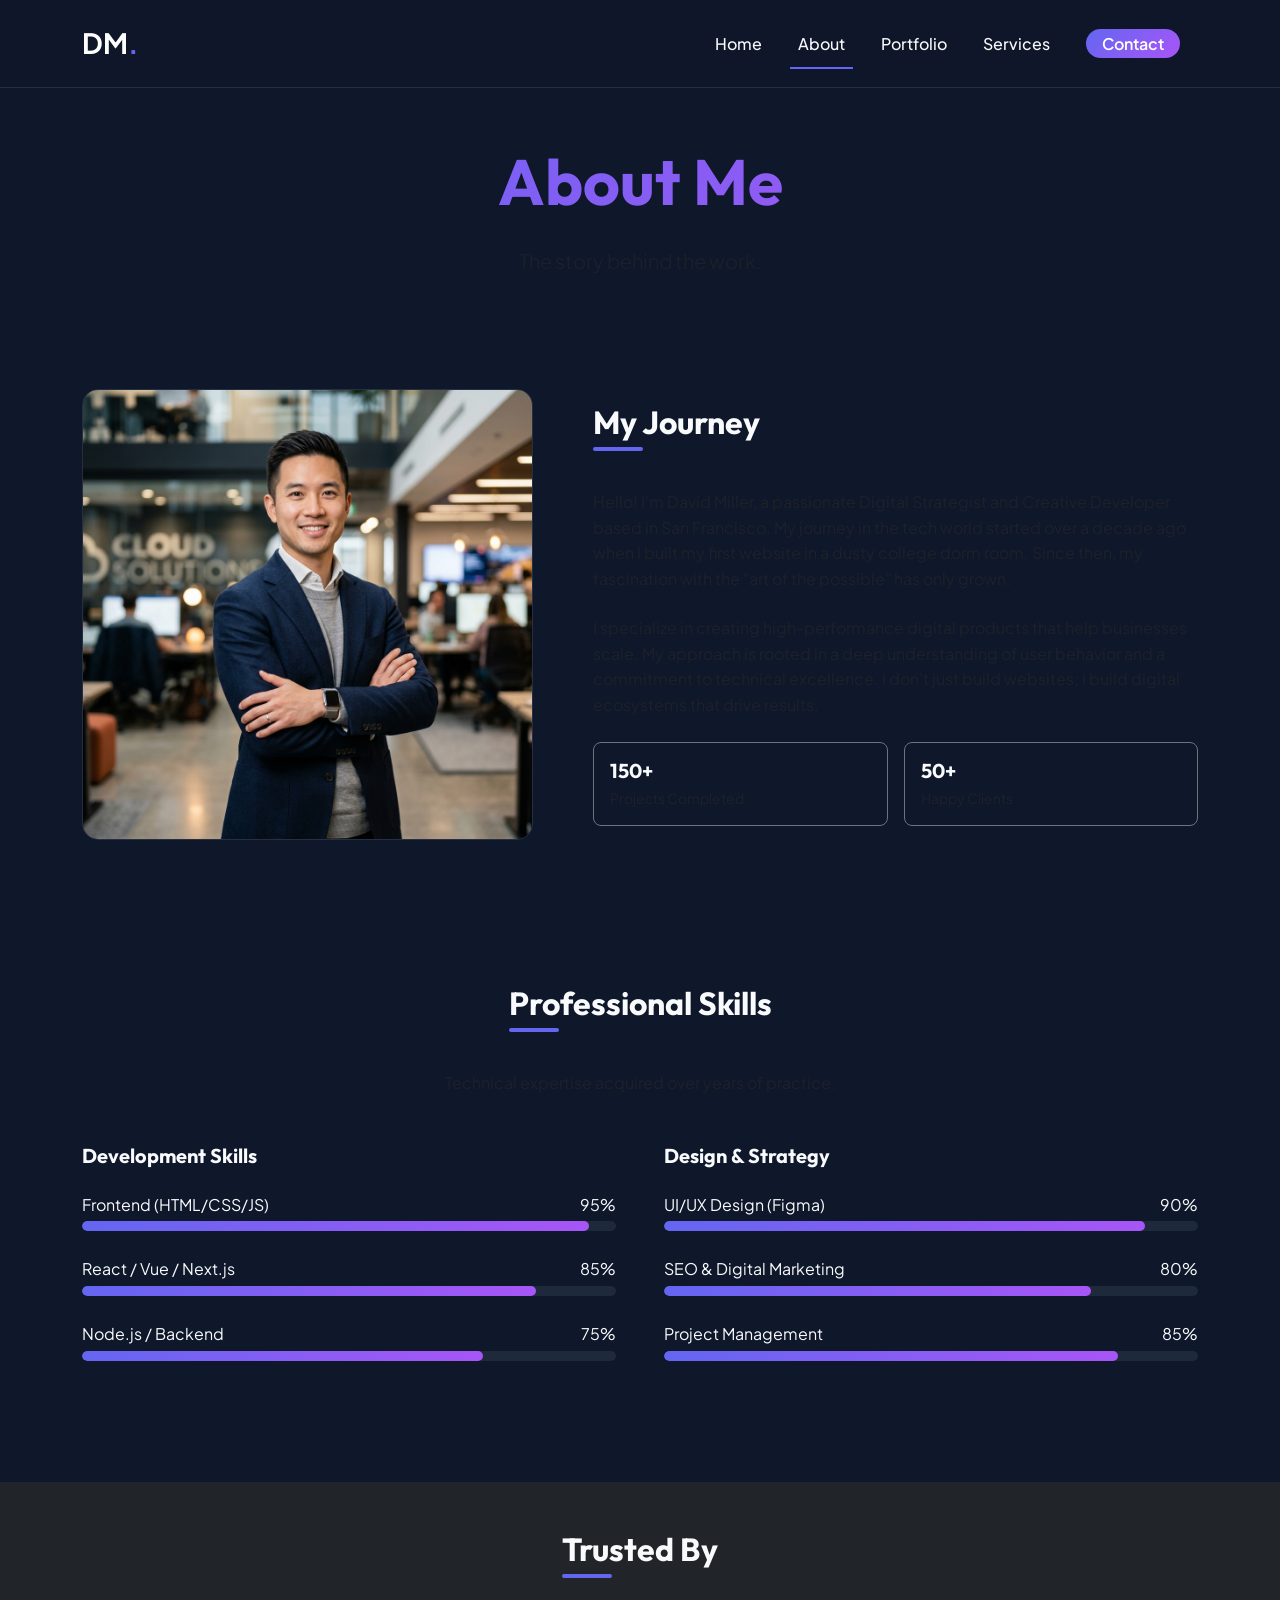
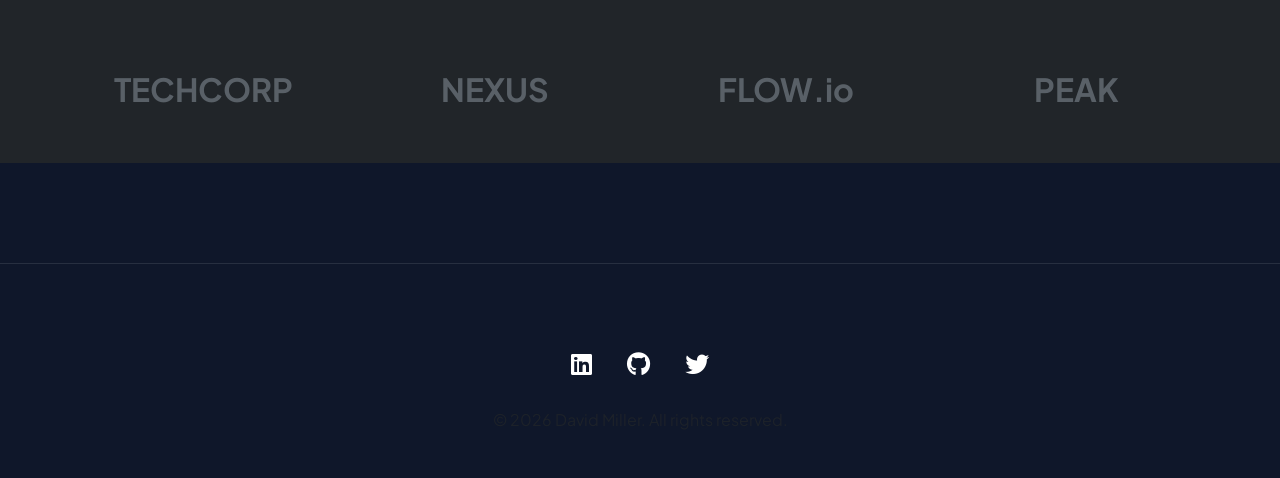
==== about.html @ c975716b "sdfsdf" ====
<!DOCTYPE html>
<html lang="en">
<head>
    <meta charset="UTF-8">
    <meta name="viewport" content="width=device-width, initial-scale=1.0">
    <title>About Me | David Miller</title>
    <!-- Bootstrap CSS -->
    <link href="https://cdn.jsdelivr.net/npm/bootstrap@5.3.0/dist/css/bootstrap.min.css" rel="stylesheet">
    <!-- Font Awesome -->
    <link rel="stylesheet" href="https://cdnjs.cloudflare.com/ajax/libs/font-awesome/6.4.0/css/all.min.css">
    <!-- Custom CSS -->
    <link rel="stylesheet" href="css/style.css">
</head>
<body>

    <!-- Header / Navbar -->
    <nav class="navbar navbar-expand-lg fixed-top scrolled">
        <div class="container">
            <a class="navbar-brand fw-bold text-white fs-3" href="index.html">DM<span class="text-primary-custom" style="color:var(--primary-color)">.</span></a>
            <button class="navbar-toggler border-0" type="button" data-bs-toggle="collapse" data-bs-target="#navbarNav">
                <span class="navbar-toggler-icon"></span>
            </button>
            <div class="collapse navbar-collapse" id="navbarNav">
                <ul class="navbar-nav ms-auto">
                    <li class="nav-item"><a class="nav-link" href="index.html">Home</a></li>
                    <li class="nav-item"><a class="nav-link active" href="about.html">About</a></li>
                    <li class="nav-item"><a class="nav-link" href="portfolio.html">Portfolio</a></li>
                    <li class="nav-item"><a class="nav-link" href="services.html">Services</a></li>
                    <li class="nav-item"><a class="nav-link text-white" href="contact.html">
                        <span class="btn-primary-custom px-3 py-1">Contact</span>
                    </a></li>
                </ul>
            </div>
        </div>
    </nav>

    <!-- Page Title Section -->
    <section class="py-5 mt-5 text-center">
        <div class="container mt-5">
            <h1 class="display-3 fw-bold hero-title">About Me</h1>
            <p class="text-muted lead">The story behind the work.</p>
        </div>
    </section>

    <!-- Personal Biography -->
    <section class="py-5">
        <div class="container">
            <div class="row align-items-center">
                <div class="col-lg-5 mb-4 mb-lg-0">
                    <img src="assets/profile.png" alt="Biography" class="img-fluid rounded-4 grayscale hover-color" style="border: 1px solid var(--border-color)">
                </div>
                <div class="col-lg-7 ps-lg-5">
                    <h2 class="section-title">My Journey</h2>
                    <p class="text-muted mb-4">Hello! I'm David Miller, a passionate Digital Strategist and Creative Developer based in San Francisco. My journey in the tech world started over a decade ago when I built my first website in a dusty college dorm room. Since then, my fascination with the "art of the possible" has only grown.</p>
                    <p class="text-muted mb-4">I specialize in creating high-performance digital products that help businesses scale. My approach is rooted in a deep understanding of user behavior and a commitment to technical excellence. I don't just build websites; I build digital ecosystems that drive results.</p>
                    <div class="row g-3">
                        <div class="col-6">
                            <div class="p-3 border rounded-3 border-secondary">
                                <h5 class="mb-1">150+</h5>
                                <p class="small text-muted mb-0">Projects Completed</p>
                            </div>
                        </div>
                        <div class="col-6">
                            <div class="p-3 border rounded-3 border-secondary">
                                <h5 class="mb-1">50+</h5>
                                <p class="small text-muted mb-0">Happy Clients</p>
                            </div>
                        </div>
                    </div>
                </div>
            </div>
        </div>
    </section>

    <!-- Skill Information Section -->
    <section class="py-5 my-5">
        <div class="container">
            <div class="text-center mb-5">
                <h2 class="section-title">Professional Skills</h2>
                <p class="text-muted">Technical expertise acquired over years of practice.</p>
            </div>
            <div class="row g-5">
                <div class="col-md-6">
                    <h5 class="mb-4">Development Skills</h5>
                    <div class="mb-3">
                        <div class="d-flex justify-content-between mb-1">
                            <span>Frontend (HTML/CSS/JS)</span>
                            <span>95%</span>
                        </div>
                        <div class="progress">
                            <div class="progress-bar" style="width: 95%"></div>
                        </div>
                    </div>
                    <div class="mb-3">
                        <div class="d-flex justify-content-between mb-1">
                            <span>React / Vue / Next.js</span>
                            <span>85%</span>
                        </div>
                        <div class="progress">
                            <div class="progress-bar" style="width: 85%"></div>
                        </div>
                    </div>
                    <div class="mb-3">
                        <div class="d-flex justify-content-between mb-1">
                            <span>Node.js / Backend</span>
                            <span>75%</span>
                        </div>
                        <div class="progress">
                            <div class="progress-bar" style="width: 75%"></div>
                        </div>
                    </div>
                </div>
                <div class="col-md-6">
                    <h5 class="mb-4">Design & Strategy</h5>
                    <div class="mb-3">
                        <div class="d-flex justify-content-between mb-1">
                            <span>UI/UX Design (Figma)</span>
                            <span>90%</span>
                        </div>
                        <div class="progress">
                            <div class="progress-bar" style="width: 90%"></div>
                        </div>
                    </div>
                    <div class="mb-3">
                        <div class="d-flex justify-content-between mb-1">
                            <span>SEO & Digital Marketing</span>
                            <span>80%</span>
                        </div>
                        <div class="progress">
                            <div class="progress-bar" style="width: 80%"></div>
                        </div>
                    </div>
                    <div class="mb-3">
                        <div class="d-flex justify-content-between mb-1">
                            <span>Project Management</span>
                            <span>85%</span>
                        </div>
                        <div class="progress">
                            <div class="progress-bar" style="width: 85%"></div>
                        </div>
                    </div>
                </div>
            </div>
        </div>
    </section>

    <!-- Existing Client Section -->
    <section class="py-5 bg-dark">
        <div class="container">
            <div class="text-center mb-5">
                <h2 class="section-title">Trusted By</h2>
            </div>
            <div class="row row-cols-2 row-cols-md-4 g-5 align-items-center opacity-75">
                <div class="col text-center fs-2 fw-bold text-secondary">TECHCORP</div>
                <div class="col text-center fs-2 fw-bold text-secondary">NEXUS</div>
                <div class="col text-center fs-2 fw-bold text-secondary">FLOW.io</div>
                <div class="col text-center fs-2 fw-bold text-secondary">PEAK</div>
            </div>
        </div>
    </section>

    <!-- Footer -->
    <footer class="text-center">
        <div class="container">
            <div class="mb-4">
                <a href="#" class="text-white mx-3 fs-4"><i class="fab fa-linkedin"></i></a>
                <a href="#" class="text-white mx-3 fs-4"><i class="fab fa-github"></i></a>
                <a href="#" class="text-white mx-3 fs-4"><i class="fab fa-twitter"></i></a>
            </div>
            <p class="text-muted">© 2026 David Miller. All rights reserved.</p>
        </div>
    </footer>

    <script src="https://cdn.jsdelivr.net/npm/bootstrap@5.3.0/dist/js/bootstrap.bundle.min.js"></script>
    <script src="js/main.js"></script>
</body>
</html>
---- css/style.css ----
@import url('https://fonts.googleapis.com/css2?family=Outfit:wght@300;400;500;600;700&family=Plus+Jakarta+Sans:wght@300;400;500;600;700;800&display=swap');

:root {
    --primary-color: #6366f1;
    --primary-hover: #4f46e5;
    --secondary-color: #64748b;
    --dark-bg: #0f172a;
    --card-bg: #1e293b;
    --text-main: #f8fafc;
    --text-muted: #94a3b8;
    --white: #ffffff;
    --glass: rgba(30, 41, 59, 0.7);
    --border-color: rgba(255, 255, 255, 0.1);
    --gradient-1: linear-gradient(135deg, #6366f1 0%, #a855f7 100%);
    --gradient-2: linear-gradient(135deg, #3b82f6 0%, #2dd4bf 100%);
    --transition: all 0.3s cubic-bezier(0.4, 0, 0.2, 1);
}

body {
    font-family: 'Plus Jakarta Sans', sans-serif;
    background-color: var(--dark-bg);
    color: var(--text-main);
    line-height: 1.6;
    overflow-x: hidden;
}

h1, h2, h3, h4, h5, h6 {
    font-family: 'Outfit', sans-serif;
    font-weight: 700;
}

/* Custom Scrollbar */
::-webkit-scrollbar {
    width: 8px;
}
::-webkit-scrollbar-track {
    background: var(--dark-bg);
}
::-webkit-scrollbar-thumb {
    background: var(--secondary-color);
    border-radius: 10px;
}
::-webkit-scrollbar-thumb:hover {
    background: var(--primary-color);
}

/* Navigation */
.navbar {
    background: rgba(15, 23, 42, 0.8) !important;
    backdrop-filter: blur(12px);
    border-bottom: 1px solid var(--border-color);
    padding: 1rem 0;
    transition: var(--transition);
}

.navbar.scrolled {
    padding: 0.6rem 0;
}

.nav-link {
    color: var(--text-main) !important;
    font-weight: 500;
    margin: 0 10px;
    position: relative;
}

.nav-link::after {
    content: '';
    position: absolute;
    bottom: -5px;
    left: 0;
    width: 0;
    height: 2px;
    background: var(--primary-color);
    transition: var(--transition);
}

.nav-link:hover::after,
.nav-link.active::after {
    width: 100%;
}

/* Hero Section */
.hero-section {
    padding: 160px 0 100px;
    position: relative;
    overflow: hidden;
}

.hero-section::before {
    content: '';
    position: absolute;
    top: -10%;
    right: -10%;
    width: 500px;
    height: 500px;
    background: radial-gradient(circle, rgba(99, 102, 241, 0.15) 0%, transparent 70%);
    filter: blur(50px);
    z-index: -1;
}

.hero-title {
    font-size: 4rem;
    font-weight: 800;
    margin-bottom: 1.5rem;
    background: var(--gradient-1);
    -webkit-background-clip: text;
    -webkit-text-fill-color: transparent;
}

/* Cards & Sections */
.glass-card {
    background: var(--glass);
    backdrop-filter: blur(10px);
    border: 1px solid var(--border-color);
    border-radius: 20px;
    padding: 30px;
    transition: var(--transition);
    height: 100%;
}

.glass-card:hover {
    transform: translateY(-10px);
    border-color: var(--primary-color);
    background: rgba(30, 41, 59, 0.9);
}

.section-title {
    margin-bottom: 3rem;
    position: relative;
    display: inline-block;
}

.section-title::after {
    content: '';
    position: absolute;
    bottom: -10px;
    left: 0;
    width: 50px;
    height: 4px;
    background: var(--primary-color);
    border-radius: 2px;
}

/* Buttons */
.btn-primary-custom {
    background: var(--gradient-1);
    border: none;
    color: white;
    padding: 12px 30px;
    border-radius: 50px;
    font-weight: 600;
    transition: var(--transition);
}

.btn-primary-custom:hover {
    transform: scale(1.05);
    box-shadow: 0 10px 20px rgba(99, 102, 241, 0.3);
    color: white;
}

.btn-outline-custom {
    background: transparent;
    border: 2px solid var(--primary-color);
    color: var(--primary-color);
    padding: 10px 28px;
    border-radius: 50px;
    font-weight: 600;
    transition: var(--transition);
}

.btn-outline-custom:hover {
    background: var(--primary-color);
    color: white;
}

/* Portfolio Grid */
.portfolio-item {
    position: relative;
    border-radius: 15px;
    overflow: hidden;
    margin-bottom: 30px;
}

.portfolio-img {
    width: 100%;
    transition: var(--transition);
}

.portfolio-overlay {
    position: absolute;
    top: 0;
    left: 0;
    width: 100%;
    height: 100%;
    background: rgba(15, 23, 42, 0.9);
    display: flex;
    flex-direction: column;
    justify-content: center;
    align-items: center;
    opacity: 0;
    transition: var(--transition);
    padding: 20px;
    text-align: center;
}

.portfolio-item:hover .portfolio-overlay {
    opacity: 1;
}

.portfolio-item:hover .portfolio-img {
    transform: scale(1.1);
}

/* Skill Bars */
.progress {
    height: 10px;
    background: var(--card-bg);
    border-radius: 10px;
    margin-bottom: 25px;
}

.progress-bar {
    background: var(--gradient-1);
    border-radius: 10px;
}

/* Contact Form */
.form-control {
    background: var(--card-bg);
    border: 1px solid var(--border-color);
    color: var(--text-main);
    border-radius: 10px;
    padding: 12px;
}

.form-control:focus {
    background: var(--card-bg);
    color: var(--text-main);
    border-color: var(--primary-color);
    box-shadow: 0 0 0 0.25rem rgba(99, 102, 241, 0.25);
}

/* Footer */
footer {
    padding: 80px 0 30px;
    border-top: 1px solid var(--border-color);
    margin-top: 100px;
}

/* Animations */
@keyframes fadeInUp {
    from {
        opacity: 0;
        transform: translateY(30px);
    }
    to {
        opacity: 1;
        transform: translateY(0);
    }
}

.reveal {
    animation: fadeInUp 0.8s ease forwards;
}

/* Responsive */
@media (max-width: 768px) {
    .hero-title {
        font-size: 2.5rem;
    }
    .navbar {
        background: var(--dark-bg) !important;
    }
}
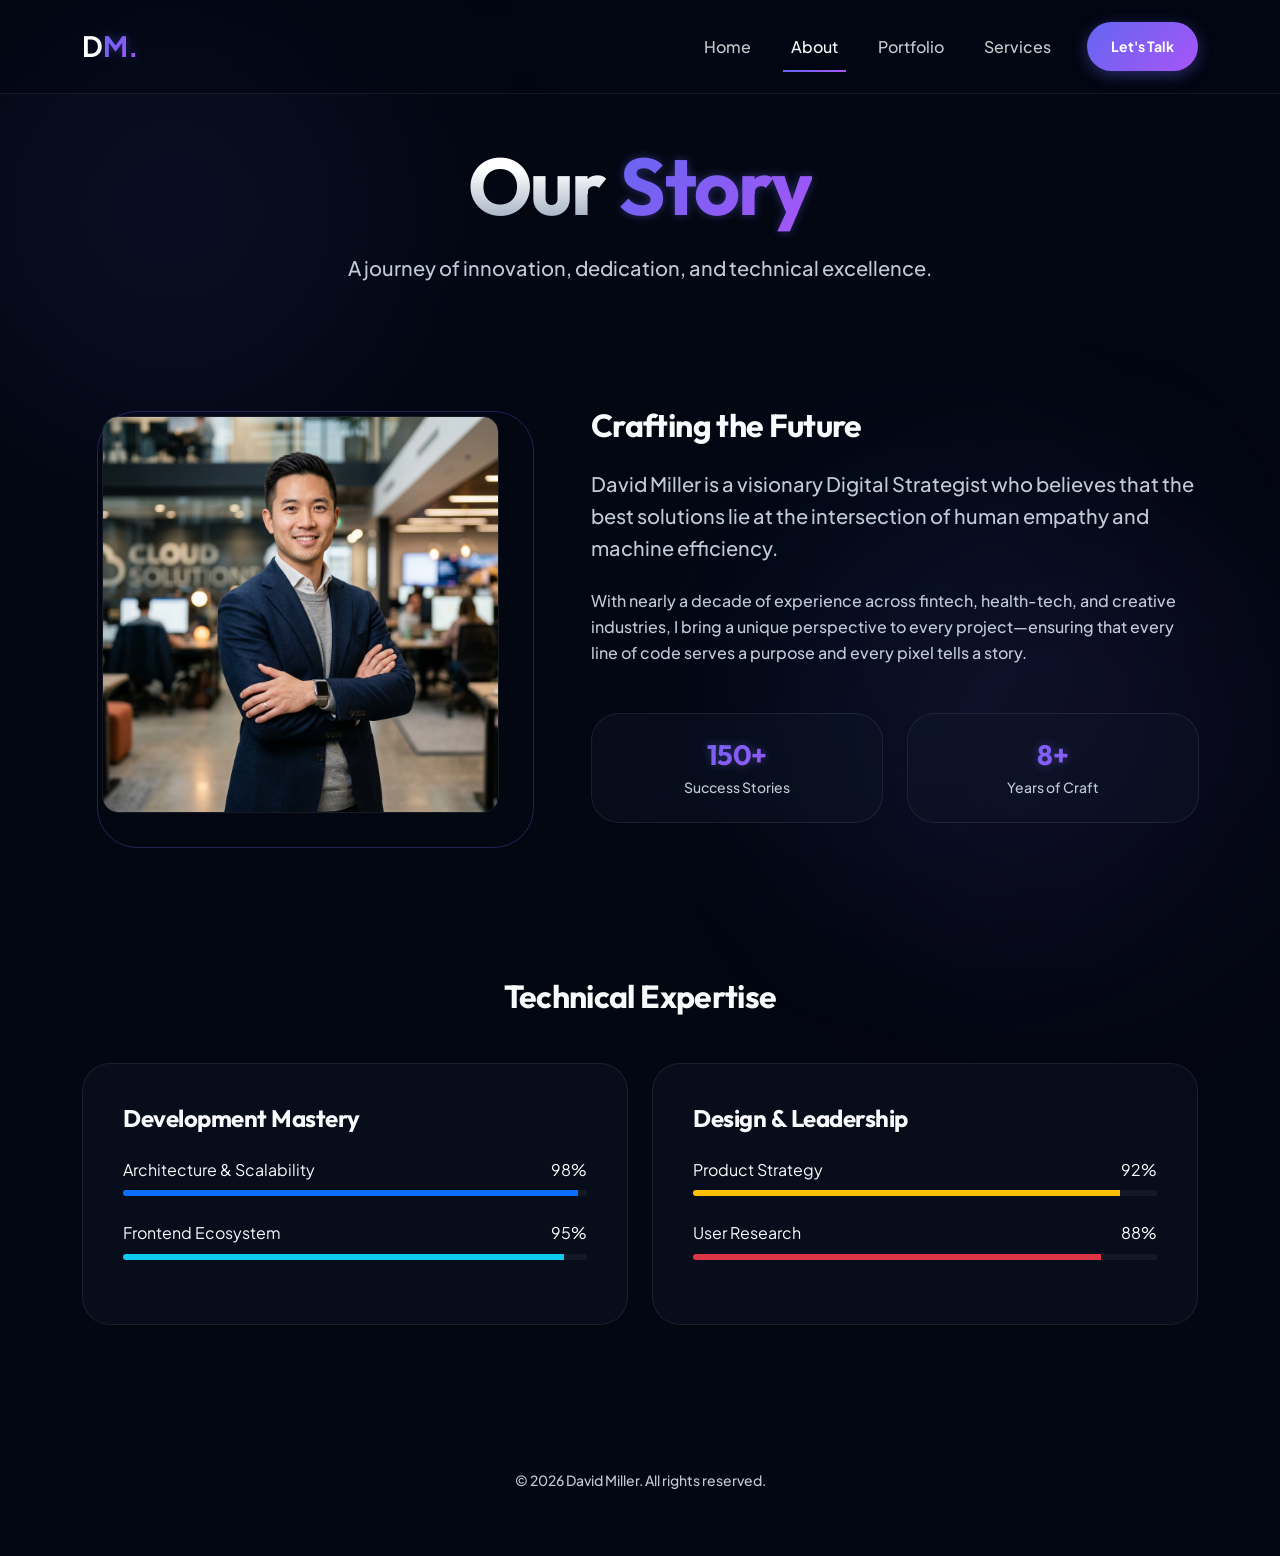
==== commit 2e3acdae: "sdfsf" ====
--- a/about.html
+++ b/about.html
@@ -3,7 +3,7 @@
 <head>
     <meta charset="UTF-8">
     <meta name="viewport" content="width=device-width, initial-scale=1.0">
-    <title>About Me | David Miller</title>
+    <title>Our Story | David Miller</title>
     <!-- Bootstrap CSS -->
     <link href="https://cdn.jsdelivr.net/npm/bootstrap@5.3.0/dist/css/bootstrap.min.css" rel="stylesheet">
     <!-- Font Awesome -->
@@ -13,22 +13,25 @@
 </head>
 <body>
 
+    <!-- Background Blobs -->
+    <div class="bg-blob blob-1"></div>
+    <div class="bg-blob blob-2"></div>
+    <div class="bg-blob blob-3"></div>
+
     <!-- Header / Navbar -->
     <nav class="navbar navbar-expand-lg fixed-top scrolled">
         <div class="container">
-            <a class="navbar-brand fw-bold text-white fs-3" href="index.html">DM<span class="text-primary-custom" style="color:var(--primary-color)">.</span></a>
-            <button class="navbar-toggler border-0" type="button" data-bs-toggle="collapse" data-bs-target="#navbarNav">
-                <span class="navbar-toggler-icon"></span>
+            <a class="navbar-brand fw-bold text-white fs-3" href="index.html">D<span class="highlight-text">M.</span></a>
+            <button class="navbar-toggler border-0 shadow-none text-white" type="button" data-bs-toggle="collapse" data-bs-target="#navbarNav">
+                <i class="fas fa-bars"></i>
             </button>
             <div class="collapse navbar-collapse" id="navbarNav">
-                <ul class="navbar-nav ms-auto">
+                <ul class="navbar-nav ms-auto align-items-center">
                     <li class="nav-item"><a class="nav-link" href="index.html">Home</a></li>
                     <li class="nav-item"><a class="nav-link active" href="about.html">About</a></li>
                     <li class="nav-item"><a class="nav-link" href="portfolio.html">Portfolio</a></li>
                     <li class="nav-item"><a class="nav-link" href="services.html">Services</a></li>
-                    <li class="nav-item"><a class="nav-link text-white" href="contact.html">
-                        <span class="btn-primary-custom px-3 py-1">Contact</span>
-                    </a></li>
+                    <li class="nav-item ms-lg-3"><a href="contact.html" class="btn btn-primary-custom btn-sm px-4">Let's Talk</a></li>
                 </ul>
             </div>
         </div>
@@ -37,33 +40,35 @@
     <!-- Page Title Section -->
     <section class="py-5 mt-5 text-center">
         <div class="container mt-5">
-            <h1 class="display-3 fw-bold hero-title">About Me</h1>
-            <p class="text-muted lead">The story behind the work.</p>
+            <h1 class="display-3 fw-bold hero-title">Our <span class="highlight-text">Story</span></h1>
+            <p class="text-muted lead px-lg-5">A journey of innovation, dedication, and technical excellence.</p>
         </div>
     </section>
 
     <!-- Personal Biography -->
     <section class="py-5">
         <div class="container">
-            <div class="row align-items-center">
-                <div class="col-lg-5 mb-4 mb-lg-0">
-                    <img src="assets/profile.png" alt="Biography" class="img-fluid rounded-4 grayscale hover-color" style="border: 1px solid var(--border-color)">
+            <div class="row align-items-center g-5">
+                <div class="col-lg-5">
+                    <div class="image-frame">
+                        <img src="assets/profile.png" alt="Biography" class="img-fluid rounded-4 grayscale-image" style="border: 1px solid var(--border-color)">
+                    </div>
                 </div>
                 <div class="col-lg-7 ps-lg-5">
-                    <h2 class="section-title">My Journey</h2>
-                    <p class="text-muted mb-4">Hello! I'm David Miller, a passionate Digital Strategist and Creative Developer based in San Francisco. My journey in the tech world started over a decade ago when I built my first website in a dusty college dorm room. Since then, my fascination with the "art of the possible" has only grown.</p>
-                    <p class="text-muted mb-4">I specialize in creating high-performance digital products that help businesses scale. My approach is rooted in a deep understanding of user behavior and a commitment to technical excellence. I don't just build websites; I build digital ecosystems that drive results.</p>
-                    <div class="row g-3">
+                    <h2 class="section-title mb-4">Crafting the Future</h2>
+                    <p class="text-muted mb-4 fs-5">David Miller is a visionary Digital Strategist who believes that the best solutions lie at the intersection of human empathy and machine efficiency.</p>
+                    <p class="text-muted mb-5">With nearly a decade of experience across fintech, health-tech, and creative industries, I bring a unique perspective to every project—ensuring that every line of code serves a purpose and every pixel tells a story.</p>
+                    <div class="row g-4 text-center">
                         <div class="col-6">
-                            <div class="p-3 border rounded-3 border-secondary">
-                                <h5 class="mb-1">150+</h5>
-                                <p class="small text-muted mb-0">Projects Completed</p>
+                            <div class="glass-card py-4">
+                                <h3 class="fw-bold mb-1 highlight-text">150+</h3>
+                                <p class="small text-muted mb-0">Success Stories</p>
                             </div>
                         </div>
                         <div class="col-6">
-                            <div class="p-3 border rounded-3 border-secondary">
-                                <h5 class="mb-1">50+</h5>
-                                <p class="small text-muted mb-0">Happy Clients</p>
+                            <div class="glass-card py-4">
+                                <h3 class="fw-bold mb-1 highlight-text">8+</h3>
+                                <p class="small text-muted mb-0">Years of Craft</p>
                             </div>
                         </div>
                     </div>
@@ -72,71 +77,44 @@
         </div>
     </section>
 
-    <!-- Skill Information Section -->
+    <!-- Skill Section with Progress Circles -->
     <section class="py-5 my-5">
         <div class="container">
             <div class="text-center mb-5">
-                <h2 class="section-title">Professional Skills</h2>
-                <p class="text-muted">Technical expertise acquired over years of practice.</p>
+                <h2 class="section-title">Technical Expertise</h2>
             </div>
-            <div class="row g-5">
-                <div class="col-md-6">
-                    <h5 class="mb-4">Development Skills</h5>
-                    <div class="mb-3">
-                        <div class="d-flex justify-content-between mb-1">
-                            <span>Frontend (HTML/CSS/JS)</span>
-                            <span>95%</span>
+            <div class="row g-4">
+                <div class="col-lg-6">
+                    <div class="glass-card">
+                        <h4 class="mb-4">Development Mastery</h4>
+                        <div class="mb-4">
+                            <label class="d-flex justify-content-between mb-2"><span>Architecture & Scalability</span> <span>98%</span></label>
+                            <div class="progress" style="height: 6px; background: rgba(255,255,255,0.05)">
+                                <div class="progress-bar bg-primary" style="width: 98%"></div>
+                            </div>
                         </div>
-                        <div class="progress">
-                            <div class="progress-bar" style="width: 95%"></div>
-                        </div>
-                    </div>
-                    <div class="mb-3">
-                        <div class="d-flex justify-content-between mb-1">
-                            <span>React / Vue / Next.js</span>
-                            <span>85%</span>
-                        </div>
-                        <div class="progress">
-                            <div class="progress-bar" style="width: 85%"></div>
-                        </div>
-                    </div>
-                    <div class="mb-3">
-                        <div class="d-flex justify-content-between mb-1">
-                            <span>Node.js / Backend</span>
-                            <span>75%</span>
-                        </div>
-                        <div class="progress">
-                            <div class="progress-bar" style="width: 75%"></div>
+                        <div class="mb-4">
+                            <label class="d-flex justify-content-between mb-2"><span>Frontend Ecosystem</span> <span>95%</span></label>
+                            <div class="progress" style="height: 6px; background: rgba(255,255,255,0.05)">
+                                <div class="progress-bar bg-info" style="width: 95%"></div>
+                            </div>
                         </div>
                     </div>
                 </div>
-                <div class="col-md-6">
-                    <h5 class="mb-4">Design & Strategy</h5>
-                    <div class="mb-3">
-                        <div class="d-flex justify-content-between mb-1">
-                            <span>UI/UX Design (Figma)</span>
-                            <span>90%</span>
+                <div class="col-lg-6">
+                    <div class="glass-card">
+                        <h4 class="mb-4">Design & Leadership</h4>
+                        <div class="mb-4">
+                            <label class="d-flex justify-content-between mb-2"><span>Product Strategy</span> <span>92%</span></label>
+                            <div class="progress" style="height: 6px; background: rgba(255,255,255,0.05)">
+                                <div class="progress-bar bg-warning" style="width: 92%"></div>
+                            </div>
                         </div>
-                        <div class="progress">
-                            <div class="progress-bar" style="width: 90%"></div>
-                        </div>
-                    </div>
-                    <div class="mb-3">
-                        <div class="d-flex justify-content-between mb-1">
-                            <span>SEO & Digital Marketing</span>
-                            <span>80%</span>
-                        </div>
-                        <div class="progress">
-                            <div class="progress-bar" style="width: 80%"></div>
-                        </div>
-                    </div>
-                    <div class="mb-3">
-                        <div class="d-flex justify-content-between mb-1">
-                            <span>Project Management</span>
-                            <span>85%</span>
-                        </div>
-                        <div class="progress">
-                            <div class="progress-bar" style="width: 85%"></div>
+                        <div class="mb-4">
+                            <label class="d-flex justify-content-between mb-2"><span>User Research</span> <span>88%</span></label>
+                            <div class="progress" style="height: 6px; background: rgba(255,255,255,0.05)">
+                                <div class="progress-bar bg-danger" style="width: 88%"></div>
+                            </div>
                         </div>
                     </div>
                 </div>
@@ -144,30 +122,10 @@
         </div>
     </section>
 
-    <!-- Existing Client Section -->
-    <section class="py-5 bg-dark">
+    <!-- Footer -->
+    <footer class="text-center py-5">
         <div class="container">
-            <div class="text-center mb-5">
-                <h2 class="section-title">Trusted By</h2>
-            </div>
-            <div class="row row-cols-2 row-cols-md-4 g-5 align-items-center opacity-75">
-                <div class="col text-center fs-2 fw-bold text-secondary">TECHCORP</div>
-                <div class="col text-center fs-2 fw-bold text-secondary">NEXUS</div>
-                <div class="col text-center fs-2 fw-bold text-secondary">FLOW.io</div>
-                <div class="col text-center fs-2 fw-bold text-secondary">PEAK</div>
-            </div>
-        </div>
-    </section>
-
-    <!-- Footer -->
-    <footer class="text-center">
-        <div class="container">
-            <div class="mb-4">
-                <a href="#" class="text-white mx-3 fs-4"><i class="fab fa-linkedin"></i></a>
-                <a href="#" class="text-white mx-3 fs-4"><i class="fab fa-github"></i></a>
-                <a href="#" class="text-white mx-3 fs-4"><i class="fab fa-twitter"></i></a>
-            </div>
-            <p class="text-muted">© 2026 David Miller. All rights reserved.</p>
+            <p class="text-muted small">© 2026 David Miller. All rights reserved.</p>
         </div>
     </footer>
 
--- a/css/style.css
+++ b/css/style.css
@@ -1,19 +1,21 @@
-@import url('https://fonts.googleapis.com/css2?family=Outfit:wght@300;400;500;600;700&family=Plus+Jakarta+Sans:wght@300;400;500;600;700;800&display=swap');
+@import url('https://fonts.googleapis.com/css2?family=Outfit:wght@300;400;500;600;700;800&family=Plus+Jakarta+Sans:wght@300;400;500;600;700;800&display=swap');
 
 :root {
     --primary-color: #6366f1;
     --primary-hover: #4f46e5;
     --secondary-color: #64748b;
-    --dark-bg: #0f172a;
-    --card-bg: #1e293b;
+    --accent-color: #f43f5e;
+    --dark-bg: #030712;
+    --card-bg: rgba(30, 41, 59, 0.4);
     --text-main: #f8fafc;
-    --text-muted: #94a3b8;
+    --text-muted: #cbd5e1;
     --white: #ffffff;
-    --glass: rgba(30, 41, 59, 0.7);
-    --border-color: rgba(255, 255, 255, 0.1);
+    --glass: rgba(15, 23, 42, 0.4);
+    --border-color: rgba(255, 255, 255, 0.08);
     --gradient-1: linear-gradient(135deg, #6366f1 0%, #a855f7 100%);
     --gradient-2: linear-gradient(135deg, #3b82f6 0%, #2dd4bf 100%);
-    --transition: all 0.3s cubic-bezier(0.4, 0, 0.2, 1);
+    --glow: 0 0 20px rgba(99, 102, 241, 0.2);
+    --transition: all 0.4s cubic-bezier(0.23, 1, 0.32, 1);
 }
 
 body {
@@ -22,46 +24,69 @@
     color: var(--text-main);
     line-height: 1.6;
     overflow-x: hidden;
+    position: relative;
+}
+
+/* Moving Background Blobs */
+.bg-blob {
+    position: fixed;
+    width: 600px;
+    height: 600px;
+    background: radial-gradient(circle, rgba(99, 102, 241, 0.12) 0%, transparent 70%);
+    filter: blur(100px);
+    border-radius: 50%;
+    z-index: -1;
+    animation: blob-move 20s infinite alternate cubic-bezier(0.45, 0, 0.55, 1);
+}
+
+.blob-1 { top: -10%; left: -10%; animation-delay: 0s; }
+.blob-2 { bottom: -15%; right: -5%; background: radial-gradient(circle, rgba(168, 85, 247, 0.1) 0%, transparent 70%); animation-delay: -5s; }
+.blob-3 { top: 40%; left: 50%; background: radial-gradient(circle, rgba(59, 130, 246, 0.08) 0%, transparent 70%); animation-delay: -10s; }
+
+@keyframes blob-move {
+    from { transform: translate(0, 0) scale(1); }
+    to { transform: translate(150px, 80px) scale(1.15); }
 }
 
 h1, h2, h3, h4, h5, h6 {
     font-family: 'Outfit', sans-serif;
     font-weight: 700;
+    letter-spacing: -0.02em;
 }
 
 /* Custom Scrollbar */
-::-webkit-scrollbar {
-    width: 8px;
-}
-::-webkit-scrollbar-track {
-    background: var(--dark-bg);
-}
+::-webkit-scrollbar { width: 6px; }
+::-webkit-scrollbar-track { background: var(--dark-bg); }
 ::-webkit-scrollbar-thumb {
-    background: var(--secondary-color);
+    background: linear-gradient(to bottom, var(--primary-color), var(--accent-color));
     border-radius: 10px;
 }
-::-webkit-scrollbar-thumb:hover {
-    background: var(--primary-color);
-}
-
-/* Navigation */
+
+/* Navigation Enhancement */
 .navbar {
-    background: rgba(15, 23, 42, 0.8) !important;
-    backdrop-filter: blur(12px);
+    background: rgba(3, 7, 18, 0.5) !important;
+    backdrop-filter: blur(15px);
     border-bottom: 1px solid var(--border-color);
-    padding: 1rem 0;
+    padding: 1.2rem 0;
     transition: var(--transition);
 }
 
 .navbar.scrolled {
-    padding: 0.6rem 0;
+    padding: 0.8rem 0;
+    background: rgba(3, 7, 18, 0.8) !important;
+    box-shadow: 0 10px 40px rgba(0,0,0,0.4);
 }
 
 .nav-link {
     color: var(--text-main) !important;
     font-weight: 500;
-    margin: 0 10px;
-    position: relative;
+    margin: 0 12px;
+    position: relative;
+    opacity: 0.8;
+}
+
+.nav-link:hover, .nav-link.active {
+    opacity: 1;
 }
 
 .nav-link::after {
@@ -71,205 +96,165 @@
     left: 0;
     width: 0;
     height: 2px;
-    background: var(--primary-color);
-    transition: var(--transition);
-}
-
-.nav-link:hover::after,
-.nav-link.active::after {
+    background: var(--gradient-1);
+    transition: var(--transition);
+}
+
+.nav-link:hover::after, .nav-link.active::after {
     width: 100%;
 }
 
 /* Hero Section */
 .hero-section {
-    padding: 160px 0 100px;
+    padding: 180px 0 120px;
+    min-height: 95vh;
+    display: flex;
+    align-items: center;
+}
+
+.hero-title {
+    font-size: 5rem;
+    font-weight: 800;
+    line-height: 1.05;
+    margin-bottom: 1.5rem;
+    background: linear-gradient(to bottom, #ffffff 30%, #94a3b8 100%);
+    -webkit-background-clip: text;
+    -webkit-text-fill-color: transparent;
+}
+
+.highlight-text {
+    background: var(--gradient-1);
+    -webkit-background-clip: text;
+    -webkit-text-fill-color: transparent;
+    position: relative;
+    filter: drop-shadow(0 0 5px rgba(99, 102, 241, 0.4));
+}
+
+i.highlight-text {
+    -webkit-text-fill-color: initial;
+    background: var(--gradient-1);
+    -webkit-background-clip: text;
+    color: transparent;
+}
+
+/* Glass Cards */
+.glass-card {
+    background: var(--glass);
+    backdrop-filter: blur(20px);
+    border: 1px solid var(--border-color);
+    border-radius: 28px;
+    padding: 40px;
+    transition: var(--transition);
     position: relative;
     overflow: hidden;
-}
-
-.hero-section::before {
+    height: 100%;
+}
+
+.glass-card::before {
     content: '';
     position: absolute;
-    top: -10%;
-    right: -10%;
-    width: 500px;
-    height: 500px;
-    background: radial-gradient(circle, rgba(99, 102, 241, 0.15) 0%, transparent 70%);
-    filter: blur(50px);
-    z-index: -1;
-}
-
-.hero-title {
-    font-size: 4rem;
-    font-weight: 800;
-    margin-bottom: 1.5rem;
-    background: var(--gradient-1);
-    -webkit-background-clip: text;
-    -webkit-text-fill-color: transparent;
-}
-
-/* Cards & Sections */
-.glass-card {
-    background: var(--glass);
+    top: -50%; left: -50%; width: 200%; height: 200%;
+    background: radial-gradient(circle, rgba(255,255,255,0.05) 0%, transparent 70%);
+    opacity: 0;
+    transition: var(--transition);
+}
+
+.glass-card:hover {
+    transform: translateY(-15px);
+    border-color: rgba(99, 102, 241, 0.5);
+    box-shadow: 0 30px 60px rgba(0,0,0,0.5), var(--glow);
+    background: rgba(30, 41, 59, 0.7);
+}
+
+.glass-card:hover::before {
+    opacity: 1;
+}
+
+.text-muted {
+    color: var(--text-muted) !important;
+    opacity: 0.95;
+    font-weight: 500;
+}
+
+ul.text-muted li {
+    color: var(--text-main) !important;
+    opacity: 0.8;
+}
+
+/* Buttons */
+.btn-primary-custom {
+    background: var(--gradient-1);
+    border: none;
+    color: white;
+    padding: 14px 40px;
+    border-radius: 100px;
+    font-weight: 700;
+    box-shadow: 0 4px 15px rgba(99, 102, 241, 0.4);
+    transition: var(--transition);
+}
+
+.btn-primary-custom:hover {
+    transform: translateY(-4px) scale(1.02);
+    box-shadow: 0 12px 30px rgba(99, 102, 241, 0.5);
+    color: white;
+}
+
+.btn-outline-custom {
+    background: transparent;
+    border: 1px solid var(--border-color);
+    color: var(--text-main);
+    padding: 13px 38px;
+    border-radius: 100px;
+    font-weight: 600;
     backdrop-filter: blur(10px);
-    border: 1px solid var(--border-color);
-    border-radius: 20px;
-    padding: 30px;
-    transition: var(--transition);
-    height: 100%;
-}
-
-.glass-card:hover {
-    transform: translateY(-10px);
-    border-color: var(--primary-color);
-    background: rgba(30, 41, 59, 0.9);
-}
-
-.section-title {
-    margin-bottom: 3rem;
-    position: relative;
-    display: inline-block;
-}
-
-.section-title::after {
+    transition: var(--transition);
+}
+
+.btn-outline-custom:hover {
+    background: white;
+    color: var(--dark-bg);
+}
+
+/* Portfolio Overlay Enhancement */
+.portfolio-item {
+    border-radius: 24px;
+    overflow: hidden;
+    position: relative;
+    background: var(--card-bg);
+}
+
+.portfolio-overlay {
+    background: linear-gradient(to top, rgba(3, 7, 18, 0.95), rgba(3, 7, 18, 0.2));
+}
+
+/* Animations */
+.reveal {
+    animation: reveal-anim 1s cubic-bezier(0.23, 1, 0.32, 1) forwards;
+}
+
+@keyframes reveal-anim {
+    from { opacity: 0; transform: translateY(40px) scale(0.95); }
+    to { opacity: 1; transform: translateY(0) scale(1); }
+}
+
+/* Custom Image Frame */
+.image-frame {
+    position: relative;
+    padding: 20px;
+}
+
+.image-frame::after {
     content: '';
     position: absolute;
-    bottom: -10px;
-    left: 0;
-    width: 50px;
-    height: 4px;
-    background: var(--primary-color);
-    border-radius: 2px;
-}
-
-/* Buttons */
-.btn-primary-custom {
-    background: var(--gradient-1);
-    border: none;
-    color: white;
-    padding: 12px 30px;
-    border-radius: 50px;
-    font-weight: 600;
-    transition: var(--transition);
-}
-
-.btn-primary-custom:hover {
-    transform: scale(1.05);
-    box-shadow: 0 10px 20px rgba(99, 102, 241, 0.3);
-    color: white;
-}
-
-.btn-outline-custom {
-    background: transparent;
-    border: 2px solid var(--primary-color);
-    color: var(--primary-color);
-    padding: 10px 28px;
-    border-radius: 50px;
-    font-weight: 600;
-    transition: var(--transition);
-}
-
-.btn-outline-custom:hover {
-    background: var(--primary-color);
-    color: white;
-}
-
-/* Portfolio Grid */
-.portfolio-item {
-    position: relative;
-    border-radius: 15px;
-    overflow: hidden;
-    margin-bottom: 30px;
-}
-
-.portfolio-img {
-    width: 100%;
-    transition: var(--transition);
-}
-
-.portfolio-overlay {
-    position: absolute;
-    top: 0;
-    left: 0;
-    width: 100%;
-    height: 100%;
-    background: rgba(15, 23, 42, 0.9);
-    display: flex;
-    flex-direction: column;
-    justify-content: center;
-    align-items: center;
-    opacity: 0;
-    transition: var(--transition);
-    padding: 20px;
-    text-align: center;
-}
-
-.portfolio-item:hover .portfolio-overlay {
-    opacity: 1;
-}
-
-.portfolio-item:hover .portfolio-img {
-    transform: scale(1.1);
-}
-
-/* Skill Bars */
-.progress {
-    height: 10px;
-    background: var(--card-bg);
-    border-radius: 10px;
-    margin-bottom: 25px;
-}
-
-.progress-bar {
-    background: var(--gradient-1);
-    border-radius: 10px;
-}
-
-/* Contact Form */
-.form-control {
-    background: var(--card-bg);
-    border: 1px solid var(--border-color);
-    color: var(--text-main);
-    border-radius: 10px;
-    padding: 12px;
-}
-
-.form-control:focus {
-    background: var(--card-bg);
-    color: var(--text-main);
-    border-color: var(--primary-color);
-    box-shadow: 0 0 0 0.25rem rgba(99, 102, 241, 0.25);
-}
-
-/* Footer */
-footer {
-    padding: 80px 0 30px;
-    border-top: 1px solid var(--border-color);
-    margin-top: 100px;
-}
-
-/* Animations */
-@keyframes fadeInUp {
-    from {
-        opacity: 0;
-        transform: translateY(30px);
-    }
-    to {
-        opacity: 1;
-        transform: translateY(0);
-    }
-}
-
-.reveal {
-    animation: fadeInUp 0.8s ease forwards;
-}
-
-/* Responsive */
+    inset: 0;
+    border: 1px solid var(--primary-color);
+    border-radius: 40px;
+    transform: translate(15px, 15px);
+    z-index: -1;
+    opacity: 0.3;
+}
+
 @media (max-width: 768px) {
-    .hero-title {
-        font-size: 2.5rem;
-    }
-    .navbar {
-        background: var(--dark-bg) !important;
-    }
-}
+    .hero-title { font-size: 3.2rem; }
+    .glass-card { padding: 30px; }
+}
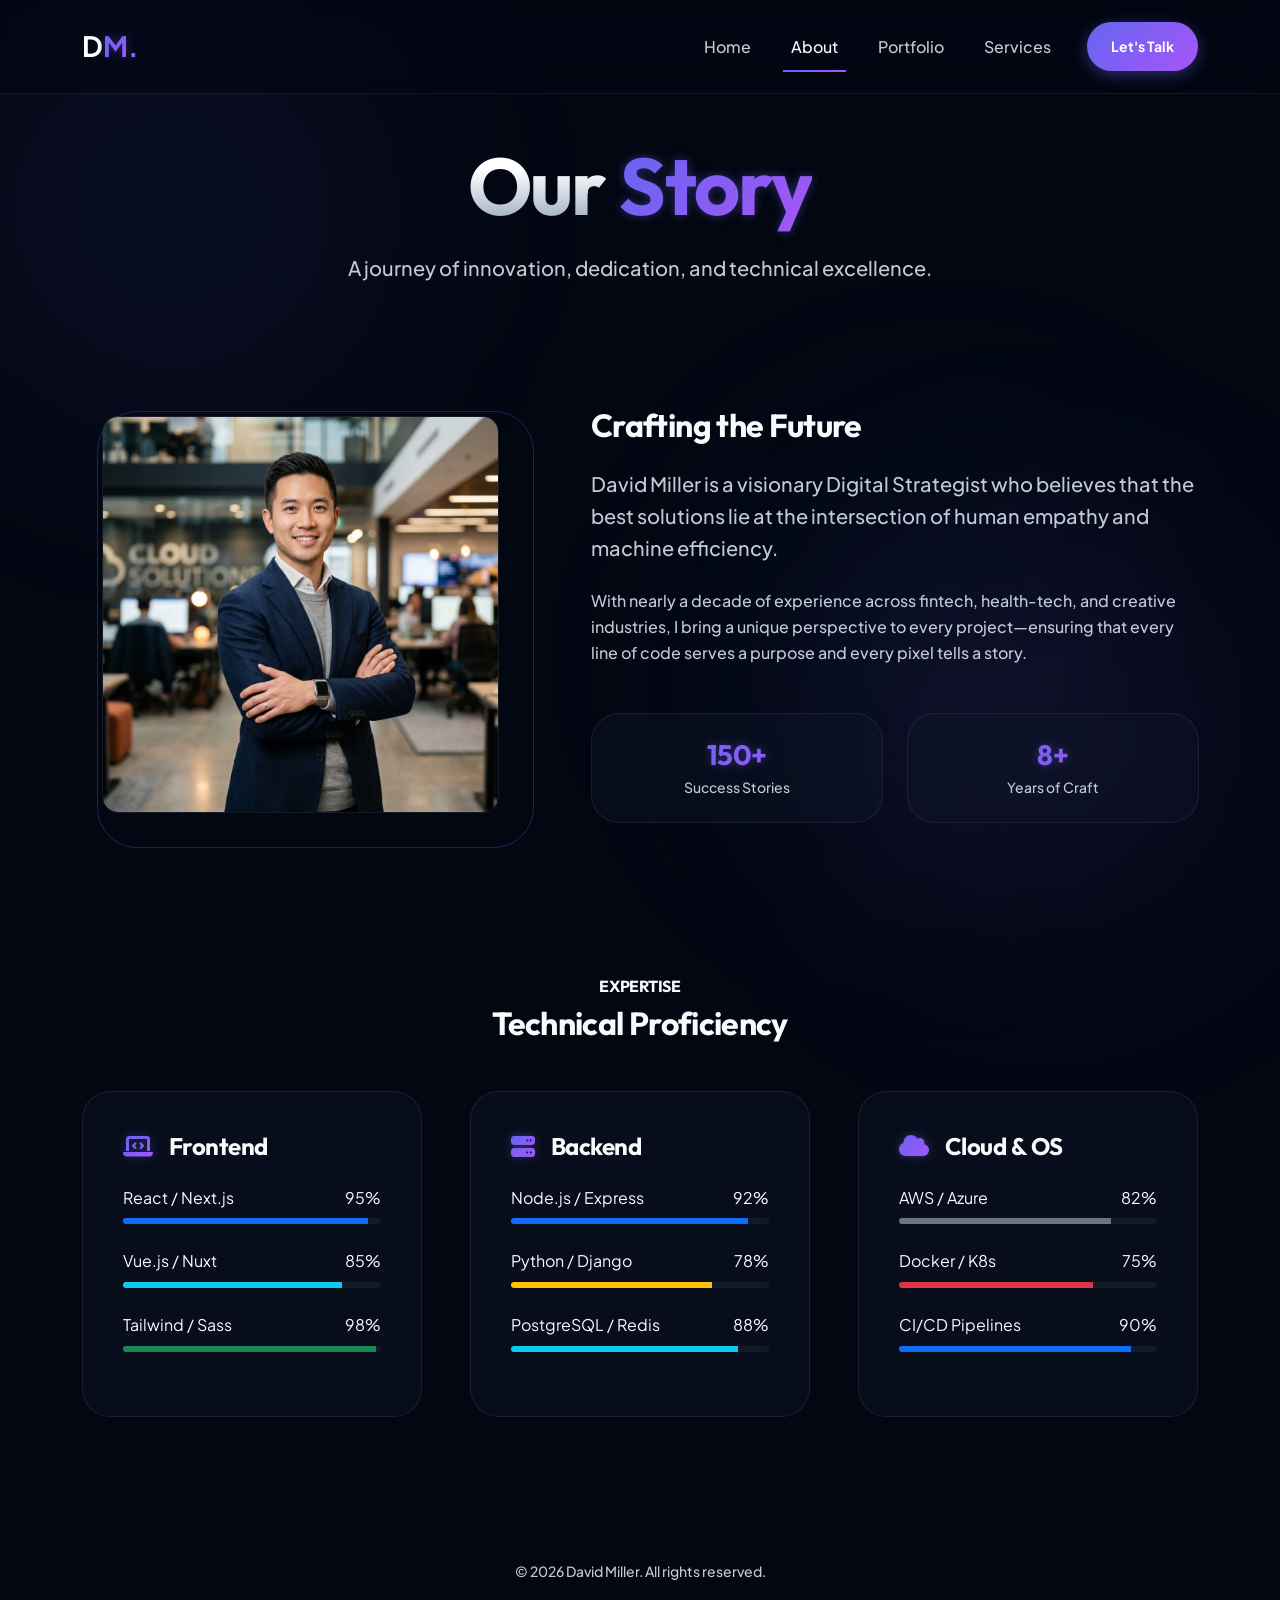
==== commit ec957503: "ss" ====
--- a/about.html
+++ b/about.html
@@ -81,39 +81,78 @@
     <section class="py-5 my-5">
         <div class="container">
             <div class="text-center mb-5">
-                <h2 class="section-title">Technical Expertise</h2>
+                <h6 class="text-primary-custom fw-bold">EXPERTISE</h6>
+                <h2 class="section-title">Technical Proficiency</h2>
             </div>
-            <div class="row g-4">
-                <div class="col-lg-6">
-                    <div class="glass-card">
-                        <h4 class="mb-4">Development Mastery</h4>
+            <div class="row g-5">
+                <!-- Frontend Development -->
+                <div class="col-lg-4">
+                    <div class="glass-card h-100">
+                        <h4 class="mb-4"><i class="fas fa-laptop-code me-3 highlight-text"></i>Frontend</h4>
                         <div class="mb-4">
-                            <label class="d-flex justify-content-between mb-2"><span>Architecture & Scalability</span> <span>98%</span></label>
+                            <label class="d-flex justify-content-between mb-2"><span>React / Next.js</span> <span>95%</span></label>
                             <div class="progress" style="height: 6px; background: rgba(255,255,255,0.05)">
-                                <div class="progress-bar bg-primary" style="width: 98%"></div>
+                                <div class="progress-bar bg-primary" style="width: 95%"></div>
                             </div>
                         </div>
                         <div class="mb-4">
-                            <label class="d-flex justify-content-between mb-2"><span>Frontend Ecosystem</span> <span>95%</span></label>
+                            <label class="d-flex justify-content-between mb-2"><span>Vue.js / Nuxt</span> <span>85%</span></label>
                             <div class="progress" style="height: 6px; background: rgba(255,255,255,0.05)">
-                                <div class="progress-bar bg-info" style="width: 95%"></div>
+                                <div class="progress-bar bg-info" style="width: 85%"></div>
+                            </div>
+                        </div>
+                        <div class="mb-4">
+                            <label class="d-flex justify-content-between mb-2"><span>Tailwind / Sass</span> <span>98%</span></label>
+                            <div class="progress" style="height: 6px; background: rgba(255,255,255,0.05)">
+                                <div class="progress-bar bg-success" style="width: 98%"></div>
                             </div>
                         </div>
                     </div>
                 </div>
-                <div class="col-lg-6">
-                    <div class="glass-card">
-                        <h4 class="mb-4">Design & Leadership</h4>
+                <!-- Backend Development -->
+                <div class="col-lg-4">
+                    <div class="glass-card h-100">
+                        <h4 class="mb-4"><i class="fas fa-server me-3 highlight-text"></i>Backend</h4>
                         <div class="mb-4">
-                            <label class="d-flex justify-content-between mb-2"><span>Product Strategy</span> <span>92%</span></label>
+                            <label class="d-flex justify-content-between mb-2"><span>Node.js / Express</span> <span>92%</span></label>
                             <div class="progress" style="height: 6px; background: rgba(255,255,255,0.05)">
-                                <div class="progress-bar bg-warning" style="width: 92%"></div>
+                                <div class="progress-bar bg-primary" style="width: 92%"></div>
                             </div>
                         </div>
                         <div class="mb-4">
-                            <label class="d-flex justify-content-between mb-2"><span>User Research</span> <span>88%</span></label>
+                            <label class="d-flex justify-content-between mb-2"><span>Python / Django</span> <span>78%</span></label>
                             <div class="progress" style="height: 6px; background: rgba(255,255,255,0.05)">
-                                <div class="progress-bar bg-danger" style="width: 88%"></div>
+                                <div class="progress-bar bg-warning" style="width: 78%"></div>
+                            </div>
+                        </div>
+                        <div class="mb-4">
+                            <label class="d-flex justify-content-between mb-2"><span>PostgreSQL / Redis</span> <span>88%</span></label>
+                            <div class="progress" style="height: 6px; background: rgba(255,255,255,0.05)">
+                                <div class="progress-bar bg-info" style="width: 88%"></div>
+                            </div>
+                        </div>
+                    </div>
+                </div>
+                <!-- Devops & Cloud -->
+                <div class="col-lg-4">
+                    <div class="glass-card h-100">
+                        <h4 class="mb-4"><i class="fas fa-cloud me-3 highlight-text"></i>Cloud & OS</h4>
+                        <div class="mb-4">
+                            <label class="d-flex justify-content-between mb-2"><span>AWS / Azure</span> <span>82%</span></label>
+                            <div class="progress" style="height: 6px; background: rgba(255,255,255,0.05)">
+                                <div class="progress-bar bg-secondary" style="width: 82%"></div>
+                            </div>
+                        </div>
+                        <div class="mb-4">
+                            <label class="d-flex justify-content-between mb-2"><span>Docker / K8s</span> <span>75%</span></label>
+                            <div class="progress" style="height: 6px; background: rgba(255,255,255,0.05)">
+                                <div class="progress-bar bg-danger" style="width: 75%"></div>
+                            </div>
+                        </div>
+                        <div class="mb-4">
+                            <label class="d-flex justify-content-between mb-2"><span>CI/CD Pipelines</span> <span>90%</span></label>
+                            <div class="progress" style="height: 6px; background: rgba(255,255,255,0.05)">
+                                <div class="progress-bar bg-primary" style="width: 90%"></div>
                             </div>
                         </div>
                     </div>
